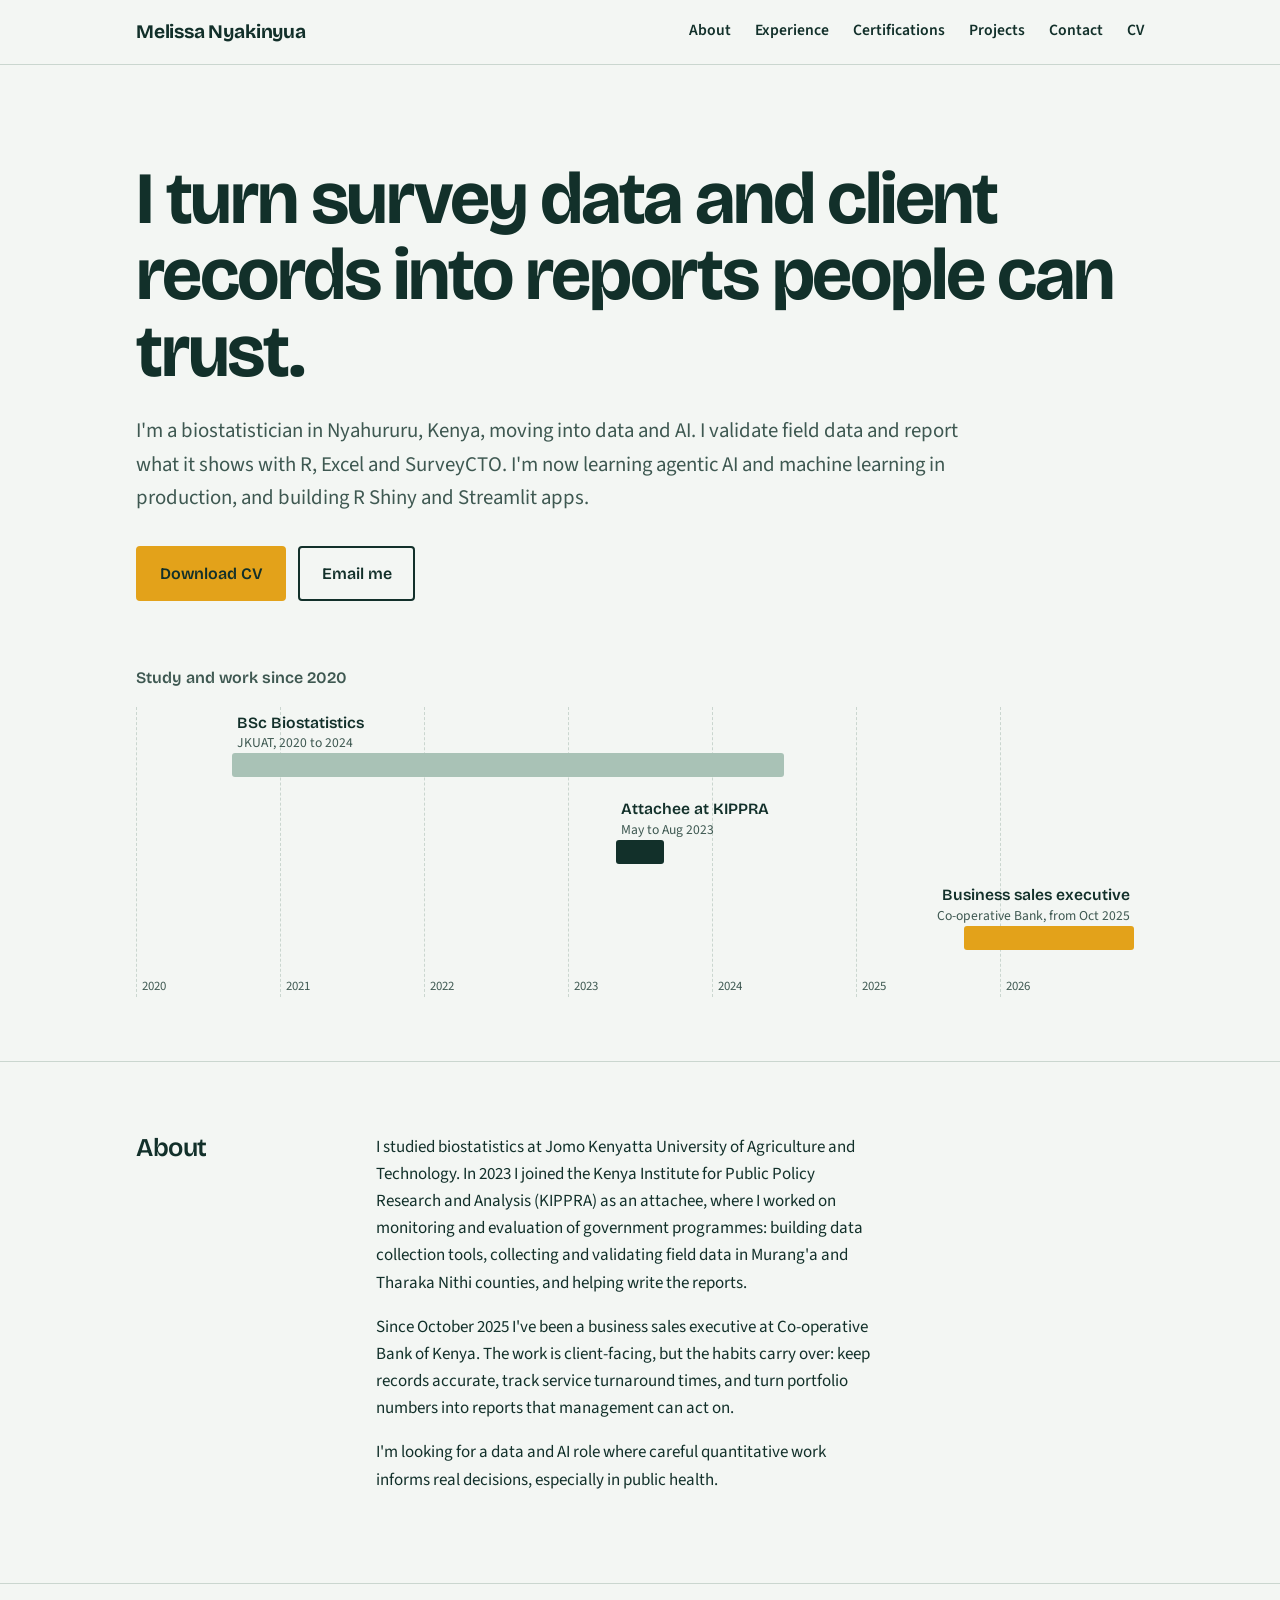
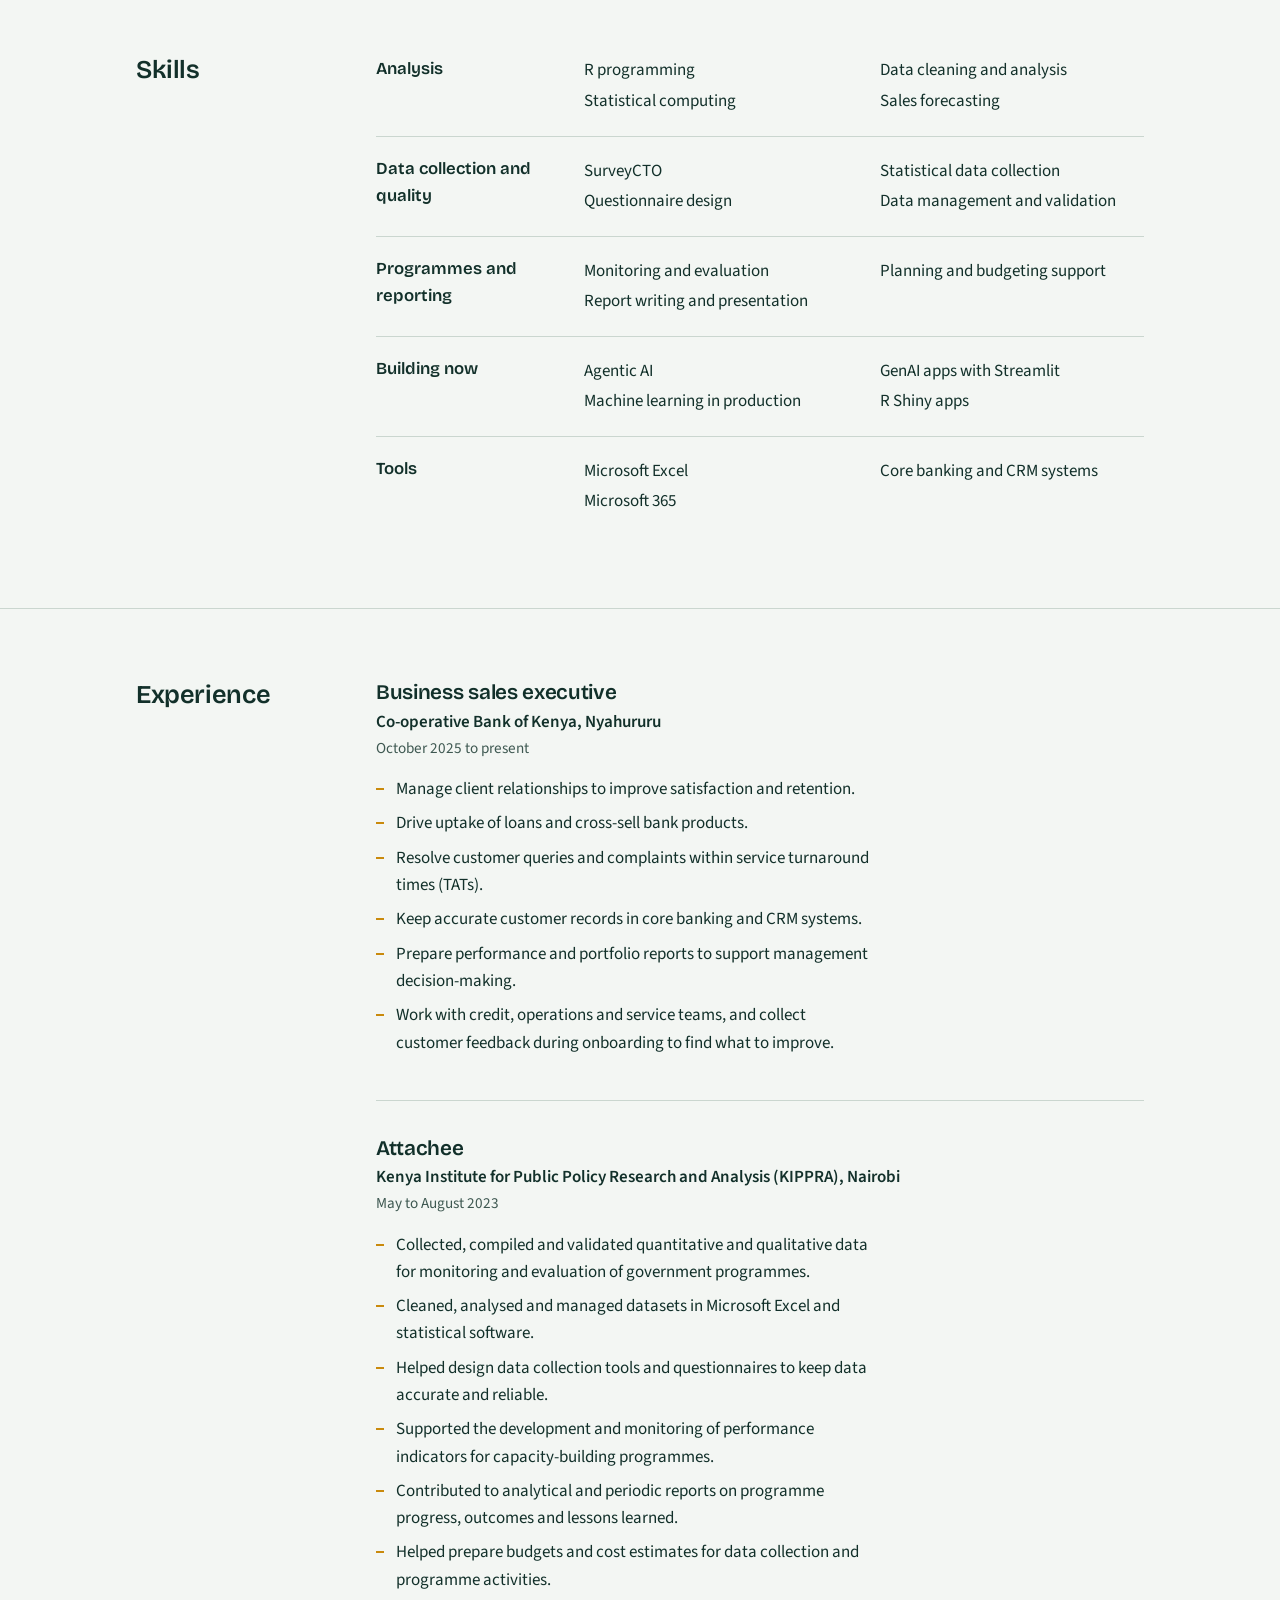
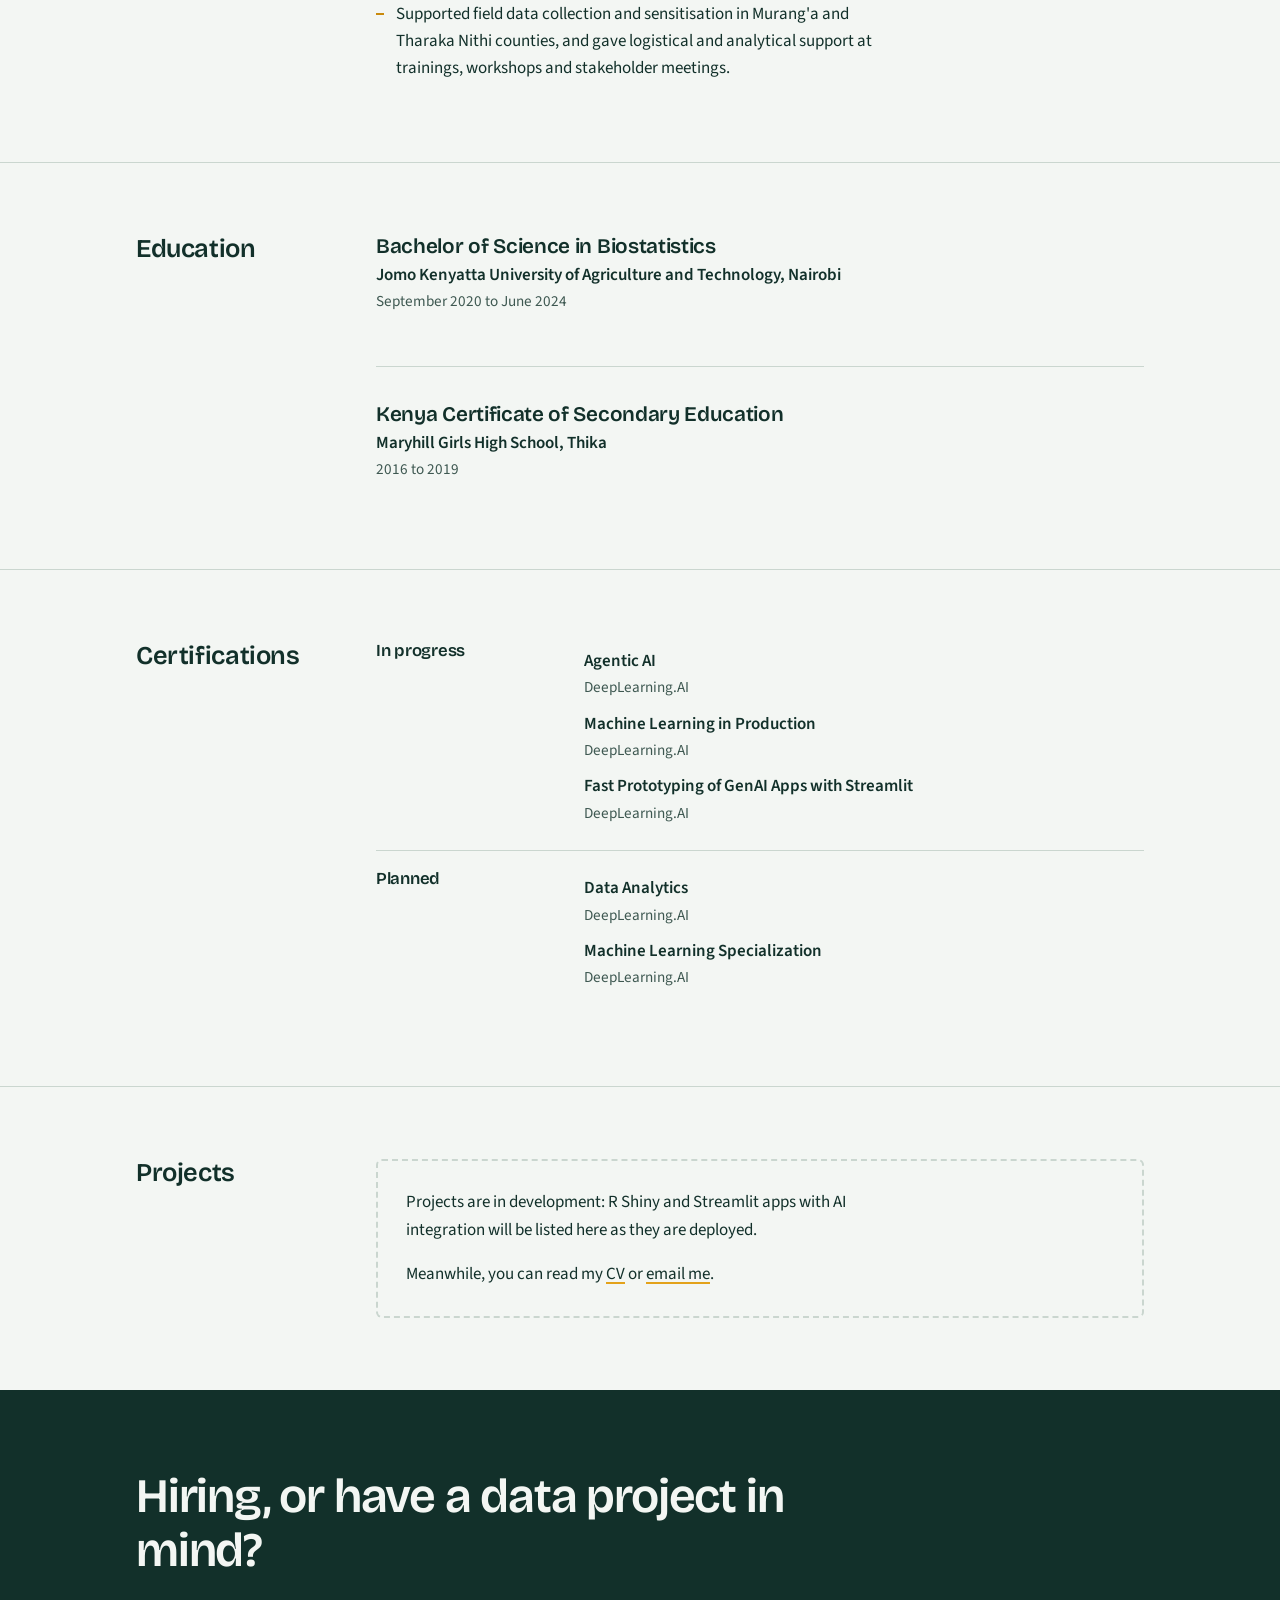
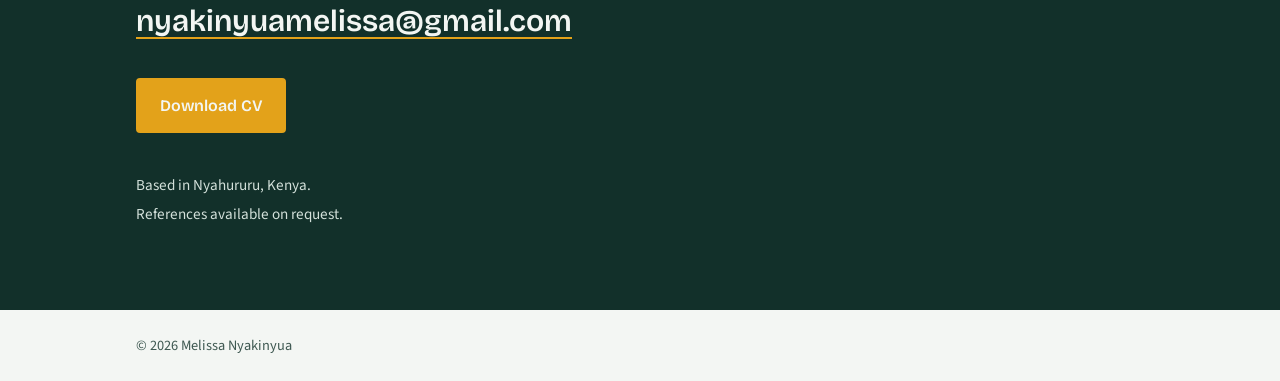
==== index.html @ c2a6eaf2 "Add portfolio site" ====
<!DOCTYPE html>
<html lang="en">
<head>
  <meta charset="utf-8" />
  <meta name="viewport" content="width=device-width, initial-scale=1" />
  <title>Melissa Nyakinyua | Biostatistician, data and AI</title>
  <meta name="description" content="Melissa Nyakinyua is a biostatistics graduate in Nyahururu, Kenya, working with R, Excel and SurveyCTO and building skills in AI and machine learning." />
  <meta property="og:title" content="Melissa Nyakinyua | Biostatistician, data and AI" />
  <meta property="og:description" content="Data validation, reporting and AI-assisted apps. BSc Biostatistics, JKUAT. Based in Nyahururu, Kenya." />
  <meta property="og:type" content="website" />
  <meta name="theme-color" content="#12302a" />
  <link rel="icon" href="data:image/svg+xml,%3Csvg xmlns='http://www.w3.org/2000/svg' viewBox='0 0 64 64'%3E%3Crect width='64' height='64' rx='12' fill='%2312302a'/%3E%3Ctext x='32' y='45' font-family='Georgia,serif' font-size='38' font-weight='700' text-anchor='middle' fill='%23e3a21a'%3EM%3C/text%3E%3C/svg%3E" />

  <link rel="preconnect" href="https://fonts.googleapis.com" />
  <link rel="preconnect" href="https://fonts.gstatic.com" crossorigin />
  <link href="https://fonts.googleapis.com/css2?family=Bricolage+Grotesque:wght@500;600;700&family=Source+Sans+3:wght@400;600&display=swap" rel="stylesheet" />
  <link rel="stylesheet" href="assets/css/style.css" />
</head>
<body>
  <a class="skip-link" href="#main">Skip to content</a>

  <header class="site-header">
    <div class="wrap">
      <a class="wordmark" href="index.html">Melissa Nyakinyua</a>
      <nav aria-label="Main">
        <ul class="nav">
          <li><a href="index.html#about">About</a></li>
          <li><a href="index.html#experience">Experience</a></li>
          <li><a href="index.html#certifications">Certifications</a></li>
          <li><a href="projects.html">Projects</a></li>
          <li><a href="index.html#contact">Contact</a></li>
          <li><a href="assets/Melissa_Nyakinyua_CV.pdf" target="_blank" rel="noopener">CV</a></li>
        </ul>
      </nav>
    </div>
  </header>

  <main id="main">
    <!-- Hero -->
    <section class="hero">
      <div class="wrap">
        <h1>I turn survey data and client records into reports people can trust.</h1>
        <p class="lead">
          I'm a biostatistician in Nyahururu, Kenya, moving into data and AI. I validate field data
          and report what it shows with R, Excel and SurveyCTO. I'm now learning agentic AI and
          machine learning in production, and building R Shiny and Streamlit apps.
        </p>
        <div class="btn-row">
          <a class="btn btn-primary" href="assets/Melissa_Nyakinyua_CV.pdf" target="_blank" rel="noopener">Download CV</a>
          <a class="btn btn-secondary" href="mailto:nyakinyuamelissa@gmail.com">Email me</a>
        </div>

        <!-- Filled in by assets/js/main.js -->
        <div class="chart" id="timeline" aria-live="off"></div>
      </div>
    </section>

    <!-- About -->
    <section class="section" id="about">
      <div class="wrap section-grid">
        <h2 class="section-title">About</h2>
        <div>
          <p>
            I studied biostatistics at Jomo Kenyatta University of Agriculture and Technology.
            In 2023 I joined the Kenya Institute for Public Policy Research and Analysis (KIPPRA) as an attachee,
            where I worked on monitoring and evaluation of government programmes: building data collection tools,
            collecting and validating field data in Murang'a and Tharaka Nithi counties, and helping write the reports.
          </p>
          <p>
            Since October 2025 I've been a business sales executive at Co-operative Bank of Kenya.
            The work is client-facing, but the habits carry over: keep records accurate, track service
            turnaround times, and turn portfolio numbers into reports that management can act on.
          </p>
          <p>
            I'm looking for a data and AI role where careful quantitative work informs real decisions, especially in public health.
          </p>
        </div>
      </div>
    </section>

    <!-- Skills -->
    <section class="section" id="skills">
      <div class="wrap section-grid">
        <h2 class="section-title">Skills</h2>
        <dl class="skills">
          <div class="skill-group">
            <dt>Analysis</dt>
            <dd>
              <ul>
                <li>R programming</li>
                <li>Statistical computing</li>
                <li>Data cleaning and analysis</li>
                <li>Sales forecasting</li>
              </ul>
            </dd>
          </div>
          <div class="skill-group">
            <dt>Data collection and quality</dt>
            <dd>
              <ul>
                <li>SurveyCTO</li>
                <li>Questionnaire design</li>
                <li>Statistical data collection</li>
                <li>Data management and validation</li>
              </ul>
            </dd>
          </div>
          <div class="skill-group">
            <dt>Programmes and reporting</dt>
            <dd>
              <ul>
                <li>Monitoring and evaluation</li>
                <li>Report writing and presentation</li>
                <li>Planning and budgeting support</li>
              </ul>
            </dd>
          </div>
          <div class="skill-group">
            <dt>Building now</dt>
            <dd>
              <ul>
                <li>Agentic AI</li>
                <li>Machine learning in production</li>
                <li>GenAI apps with Streamlit</li>
                <li>R Shiny apps</li>
              </ul>
            </dd>
          </div>
          <div class="skill-group">
            <dt>Tools</dt>
            <dd>
              <ul>
                <li>Microsoft Excel</li>
                <li>Microsoft 365</li>
                <li>Core banking and CRM systems</li>
              </ul>
            </dd>
          </div>
        </dl>
      </div>
    </section>

    <!-- Experience -->
    <section class="section" id="experience">
      <div class="wrap section-grid">
        <h2 class="section-title">Experience</h2>
        <div>
          <article class="role">
            <h3>Business sales executive</h3>
            <p class="org">Co-operative Bank of Kenya, Nyahururu</p>
            <p class="when">October 2025 to present</p>
            <ul>
              <li>Manage client relationships to improve satisfaction and retention.</li>
              <li>Drive uptake of loans and cross-sell bank products.</li>
              <li>Resolve customer queries and complaints within service turnaround times (TATs).</li>
              <li>Keep accurate customer records in core banking and CRM systems.</li>
              <li>Prepare performance and portfolio reports to support management decision-making.</li>
              <li>Work with credit, operations and service teams, and collect customer feedback during onboarding to find what to improve.</li>
            </ul>
          </article>

          <article class="role">
            <h3>Attachee</h3>
            <p class="org">Kenya Institute for Public Policy Research and Analysis (KIPPRA), Nairobi</p>
            <p class="when">May to August 2023</p>
            <ul>
              <li>Collected, compiled and validated quantitative and qualitative data for monitoring and evaluation of government programmes.</li>
              <li>Cleaned, analysed and managed datasets in Microsoft Excel and statistical software.</li>
              <li>Helped design data collection tools and questionnaires to keep data accurate and reliable.</li>
              <li>Supported the development and monitoring of performance indicators for capacity-building programmes.</li>
              <li>Contributed to analytical and periodic reports on programme progress, outcomes and lessons learned.</li>
              <li>Helped prepare budgets and cost estimates for data collection and programme activities.</li>
              <li>Supported field data collection and sensitisation in Murang'a and Tharaka Nithi counties, and gave logistical and analytical support at trainings, workshops and stakeholder meetings.</li>
            </ul>
          </article>
        </div>
      </div>
    </section>

    <!-- Education -->
    <section class="section" id="education">
      <div class="wrap section-grid">
        <h2 class="section-title">Education</h2>
        <div>
          <article class="role">
            <h3>Bachelor of Science in Biostatistics</h3>
            <p class="org">Jomo Kenyatta University of Agriculture and Technology, Nairobi</p>
            <p class="when">September 2020 to June 2024</p>
          </article>
          <article class="role">
            <h3>Kenya Certificate of Secondary Education</h3>
            <p class="org">Maryhill Girls High School, Thika</p>
            <p class="when">2016 to 2019</p>
          </article>
        </div>
      </div>
    </section>

    <!-- Certifications (filled in by assets/js/main.js from assets/js/certifications-data.js) -->
    <section class="section" id="certifications">
      <div class="wrap section-grid">
        <h2 class="section-title">Certifications</h2>
        <div id="cert-list"></div>
      </div>
    </section>

    <!-- Projects (preview; filled in by assets/js/main.js) -->
    <section class="section" id="projects">
      <div class="wrap section-grid">
        <h2 class="section-title">Projects</h2>
        <div>
          <div class="project-list" id="project-preview"></div>
          <a class="more-link" id="project-more" href="projects.html" hidden>See all projects</a>
        </div>
      </div>
    </section>

    <!-- Contact -->
    <section class="contact" id="contact">
      <div class="wrap">
        <h2>Hiring, or have a data project in mind?</h2>
        <a class="email" href="mailto:nyakinyuamelissa@gmail.com">nyakinyuamelissa@gmail.com</a>
        <div class="btn-row">
          <a class="btn btn-primary" href="assets/Melissa_Nyakinyua_CV.pdf" target="_blank" rel="noopener">Download CV</a>
        </div>
        <div class="contact-details">
          <p>Based in Nyahururu, Kenya.</p>
          <p>References available on request.</p>
          <!--
            Add your profiles here when ready, for example:
            <p><a href="https://www.linkedin.com/in/your-handle" target="_blank" rel="noopener">LinkedIn</a></p>
            <p><a href="https://github.com/your-username" target="_blank" rel="noopener">GitHub</a></p>
          -->
        </div>
      </div>
    </section>
  </main>

  <footer class="site-footer">
    <div class="wrap">
      <p>&copy; <span id="year">2026</span> Melissa Nyakinyua</p>
    </div>
  </footer>

  <script src="assets/js/projects-data.js"></script>
  <script src="assets/js/certifications-data.js"></script>
  <script src="assets/js/main.js"></script>
</body>
</html>
---- assets/css/style.css ----
/* ==========================================================================
   Melissa Nyakinyua – portfolio
   Palette: mist (page), conifer (ink), sage, marigold (accent)
   Type: Bricolage Grotesque (headings) + Source Sans 3 (body)
   ========================================================================== */

:root {
  --paper: #f3f6f3;
  --ink: #12302a;
  --ink-soft: #3e5851;
  --sage: #a9c2b6;
  --rule: #cad6cf;
  --marigold: #e3a21a;
  --marigold-deep: #c98a0c;

  --font-head: "Bricolage Grotesque", "Segoe UI", system-ui, sans-serif;
  --font-body: "Source Sans 3", "Segoe UI", system-ui, -apple-system, sans-serif;

  --wrap: 68rem;
  --gutter: clamp(1.25rem, 4vw, 2.5rem);
}

*,
*::before,
*::after {
  box-sizing: border-box;
}

html {
  scroll-behavior: smooth;
  scroll-padding-top: 5rem;
  -webkit-text-size-adjust: 100%;
}

body {
  margin: 0;
  background: var(--paper);
  color: var(--ink);
  font-family: var(--font-body);
  font-size: 1.0625rem;
  line-height: 1.6;
  -webkit-font-smoothing: antialiased;
}

img {
  max-width: 100%;
  height: auto;
  display: block;
}

a {
  color: var(--ink);
  text-decoration-color: var(--marigold);
  text-decoration-thickness: 2px;
  text-underline-offset: 0.2em;
}

a:hover {
  text-decoration-color: var(--ink);
}

:focus-visible {
  outline: 3px solid var(--marigold-deep);
  outline-offset: 3px;
  border-radius: 2px;
}

.wrap {
  width: 100%;
  max-width: var(--wrap);
  margin-inline: auto;
  padding-inline: var(--gutter);
}

.skip-link {
  position: absolute;
  left: var(--gutter);
  top: -4rem;
  background: var(--ink);
  color: var(--paper);
  padding: 0.6rem 1rem;
  z-index: 100;
}

.skip-link:focus {
  top: 0.75rem;
}

h1,
h2,
h3 {
  font-family: var(--font-head);
  font-weight: 600;
  line-height: 1.12;
  letter-spacing: -0.015em;
  margin: 0;
}

p {
  margin: 0 0 1em;
  max-width: 62ch;
}

ul {
  margin: 0;
  padding: 0;
}

/* --------------------------------------------------------------------------
   Header
   -------------------------------------------------------------------------- */

.site-header {
  position: sticky;
  top: 0;
  z-index: 50;
  background: rgba(243, 246, 243, 0.94);
  backdrop-filter: blur(6px);
  border-bottom: 1px solid var(--rule);
}

.site-header .wrap {
  display: flex;
  flex-wrap: wrap;
  align-items: center;
  justify-content: space-between;
  gap: 0.25rem 2rem;
  padding-block: 0.85rem;
}

.wordmark {
  font-family: var(--font-head);
  font-weight: 700;
  font-size: 1.2rem;
  letter-spacing: -0.01em;
  text-decoration: none;
}

.nav {
  display: flex;
  flex-wrap: wrap;
  align-items: center;
  gap: 0.25rem 1.5rem;
  list-style: none;
}

.nav a {
  display: inline-block;
  padding: 0.3rem 0;
  text-decoration: none;
  font-weight: 600;
  font-size: 0.98rem;
  border-bottom: 2px solid transparent;
}

.nav a:hover,
.nav a[aria-current="page"] {
  border-bottom-color: var(--marigold);
}

/* --------------------------------------------------------------------------
   Buttons
   -------------------------------------------------------------------------- */

.btn {
  display: inline-block;
  padding: 0.8rem 1.35rem;
  font-family: var(--font-head);
  font-weight: 600;
  font-size: 1rem;
  text-decoration: none;
  border: 2px solid var(--ink);
  border-radius: 4px;
  transition: background-color 0.15s, color 0.15s;
}

.btn-primary {
  background: var(--marigold);
  border-color: var(--marigold);
  color: var(--ink);
}

.btn-primary:hover {
  background: var(--marigold-deep);
  border-color: var(--marigold-deep);
}

.btn-secondary {
  background: transparent;
  color: var(--ink);
}

.btn-secondary:hover {
  background: var(--ink);
  color: var(--paper);
}

.btn-row {
  display: flex;
  flex-wrap: wrap;
  gap: 0.75rem;
  margin-top: 2rem;
}

/* --------------------------------------------------------------------------
   Hero
   -------------------------------------------------------------------------- */

.hero {
  padding: clamp(3rem, 8vw, 6rem) 0 clamp(2.5rem, 6vw, 4rem);
}

.hero h1 {
  font-size: clamp(2.4rem, 6.4vw, 4.6rem);
  font-weight: 700;
  letter-spacing: -0.03em;
  line-height: 1.04;
  max-width: 17em;
  margin-bottom: 1.5rem;
}

.hero .lead {
  font-size: clamp(1.1rem, 2vw, 1.3rem);
  color: var(--ink-soft);
  max-width: 40em;
  margin-bottom: 0;
}

/* --------------------------------------------------------------------------
   Timeline chart (rendered by main.js)
   -------------------------------------------------------------------------- */

.chart {
  margin-top: clamp(2.5rem, 6vw, 4rem);
}

.chart-title {
  font-family: var(--font-head);
  font-size: 1rem;
  font-weight: 600;
  margin-bottom: 1rem;
  color: var(--ink-soft);
}

.tl-plot {
  position: relative;
  padding-bottom: 1.9rem;
}

.tl-tick {
  position: absolute;
  top: 0;
  bottom: 0;
  border-left: 1px dashed var(--rule);
}

.tl-tick span {
  position: absolute;
  bottom: 0;
  left: 0.3rem;
  font-size: 0.8rem;
  color: var(--ink-soft);
  font-variant-numeric: tabular-nums;
}

.tl-row {
  position: relative;
  height: 5.4rem;
}

.tl-label {
  position: absolute;
  top: 0.35rem;
  width: max-content;
  max-width: 72%;
  line-height: 1.25;
  padding-inline: 0.3rem;
}

.tl-label strong {
  display: block;
  font-family: var(--font-head);
  font-size: 0.98rem;
  font-weight: 600;
}

.tl-label span {
  font-size: 0.85rem;
  color: var(--ink-soft);
}

.tl-label.is-right {
  text-align: right;
  max-width: 92%;
}

.tl-bar {
  position: absolute;
  top: 2.9rem;
  height: 1.5rem;
  min-width: 6px;
  border-radius: 3px;
  transform-origin: left center;
}

.bar-edu {
  background: var(--sage);
}

.bar-attach {
  background: var(--ink);
}

.bar-work {
  background: var(--marigold);
}

.tl-today {
  position: absolute;
  top: 0;
  bottom: 1.9rem;
  border-left: 2px solid var(--ink);
}

/* One orchestrated moment: the bars draw in left to right */
@media (prefers-reduced-motion: no-preference) {
  .chart.is-ready .tl-bar {
    animation: draw 0.9s cubic-bezier(0.22, 0.8, 0.25, 1) both;
  }
  .chart.is-ready .tl-row:nth-child(2) .tl-bar { animation-delay: 0.25s; }
  .chart.is-ready .tl-row:nth-child(3) .tl-bar { animation-delay: 0.5s; }
  .chart.is-ready .tl-label {
    animation: fade 0.6s ease both;
  }
  .chart.is-ready .tl-row:nth-child(1) .tl-label { animation-delay: 0.3s; }
  .chart.is-ready .tl-row:nth-child(2) .tl-label { animation-delay: 0.55s; }
  .chart.is-ready .tl-row:nth-child(3) .tl-label { animation-delay: 0.8s; }
}

@keyframes draw {
  from { transform: scaleX(0); }
  to   { transform: scaleX(1); }
}

@keyframes fade {
  from { opacity: 0; }
  to   { opacity: 1; }
}

/* --------------------------------------------------------------------------
   Sections
   -------------------------------------------------------------------------- */

.section {
  border-top: 1px solid var(--rule);
  padding: clamp(2.75rem, 6vw, 4.5rem) 0;
}

.section-grid {
  display: grid;
  gap: 1.5rem 3rem;
}

.section-title {
  font-size: 1.6rem;
}

@media (min-width: 52rem) {
  .section-grid {
    grid-template-columns: 12rem minmax(0, 1fr);
  }
  .section-title {
    position: sticky;
    top: 5.5rem;
    align-self: start;
  }
}

/* Skills */

.skills {
  margin: 0;
}

.skill-group {
  display: grid;
  gap: 0.35rem 2rem;
  padding: 1.2rem 0;
  border-top: 1px solid var(--rule);
}

.skill-group:first-child {
  border-top: 0;
  padding-top: 0;
}

.skill-group dt {
  font-family: var(--font-head);
  font-weight: 600;
  font-size: 1.05rem;
}

.skill-group dd {
  margin: 0;
}

.skill-group ul {
  list-style: none;
  columns: 2 12rem;
  column-gap: 2rem;
}

.skill-group li {
  padding: 0.1rem 0;
  break-inside: avoid;
}

@media (min-width: 40rem) {
  .skill-group {
    grid-template-columns: 11rem minmax(0, 1fr);
  }
}

/* Certifications */

.cert-group {
  display: grid;
  gap: 0.35rem 2rem;
  padding: 1.2rem 0;
  border-top: 1px solid var(--rule);
}

.cert-group:first-child {
  border-top: 0;
  padding-top: 0;
}

.cert-group h3 {
  font-size: 1.05rem;
}

.cert-items {
  list-style: none;
}

.cert-items li {
  padding: 0.35rem 0;
}

.cert-items strong {
  display: block;
  font-weight: 600;
}

.cert-items span {
  display: block;
  color: var(--ink-soft);
  font-size: 0.95rem;
}

.cert-items a {
  font-size: 0.95rem;
  font-weight: 600;
}

@media (min-width: 40rem) {
  .cert-group {
    grid-template-columns: 11rem minmax(0, 1fr);
  }
}

/* Roles (experience, education) */

.role {
  padding-bottom: 2.25rem;
  margin-bottom: 2.25rem;
  border-bottom: 1px solid var(--rule);
}

.role:last-child {
  padding-bottom: 0;
  margin-bottom: 0;
  border-bottom: 0;
}

.role h3 {
  font-size: 1.3rem;
}

.role .org {
  margin: 0.25rem 0 0;
  font-weight: 600;
}

.role .when {
  margin: 0 0 1rem;
  color: var(--ink-soft);
  font-size: 0.95rem;
}

.role ul {
  list-style: none;
  max-width: 62ch;
}

.role li {
  position: relative;
  padding-left: 1.25rem;
  margin-bottom: 0.45rem;
}

.role li::before {
  content: "";
  position: absolute;
  left: 0;
  top: 0.7em;
  width: 0.5rem;
  height: 2px;
  background: var(--marigold-deep);
}

/* --------------------------------------------------------------------------
   Projects (rendered by main.js from assets/js/projects-data.js)
   -------------------------------------------------------------------------- */

.project-list {
  display: block;
}

.project {
  display: grid;
  gap: 1rem 2rem;
  padding: 1.75rem 0;
  border-top: 1px solid var(--rule);
}

.project:first-child {
  border-top: 0;
  padding-top: 0;
}

.project h3 {
  font-size: 1.4rem;
  margin-bottom: 0.4rem;
}

.project .project-meta {
  margin: 0 0 0.75rem;
  color: var(--ink-soft);
  font-size: 0.95rem;
}

.project .project-links {
  display: flex;
  flex-wrap: wrap;
  gap: 0.5rem 1.5rem;
  margin: 0.25rem 0 0;
  font-weight: 600;
}

.project img {
  width: 100%;
  border-radius: 4px;
  border: 1px solid var(--rule);
  aspect-ratio: 16 / 10;
  object-fit: cover;
}

@media (min-width: 46rem) {
  .project.has-image {
    grid-template-columns: minmax(0, 1fr) 17rem;
  }
  .project.has-image img {
    grid-column: 2;
    grid-row: 1;
  }
}

.empty-state {
  border: 2px dashed var(--rule);
  border-radius: 6px;
  padding: 1.75rem;
}

.empty-state p:last-child {
  margin-bottom: 0;
}

.more-link {
  display: inline-block;
  margin-top: 1.5rem;
  font-weight: 600;
}

.page-head {
  padding: clamp(3rem, 7vw, 5rem) 0 clamp(1.5rem, 4vw, 2.5rem);
}

.page-head h1 {
  font-size: clamp(2.2rem, 5vw, 3.4rem);
  font-weight: 700;
  letter-spacing: -0.025em;
  margin-bottom: 1rem;
}

.page-head p {
  color: var(--ink-soft);
  font-size: 1.15rem;
}

.page-body {
  padding-bottom: clamp(3rem, 7vw, 5rem);
}

/* --------------------------------------------------------------------------
   Contact / footer
   -------------------------------------------------------------------------- */

.contact {
  background: var(--ink);
  color: var(--paper);
  padding: clamp(3rem, 7vw, 5rem) 0;
}

.contact h2 {
  font-size: clamp(1.9rem, 4.5vw, 3rem);
  letter-spacing: -0.025em;
  max-width: 16em;
  margin-bottom: 1.25rem;
}

.contact p {
  color: #d3e0da;
}

.contact a {
  color: var(--paper);
  text-decoration-color: var(--marigold);
}

.contact a:hover {
  text-decoration-color: var(--paper);
}

.contact .email {
  display: inline-block;
  font-family: var(--font-head);
  font-weight: 600;
  font-size: clamp(1.2rem, 3.4vw, 1.9rem);
  overflow-wrap: anywhere;
  margin-bottom: 1.5rem;
}

.contact .btn-secondary {
  border-color: var(--paper);
  color: var(--paper);
}

.contact .btn-secondary:hover {
  background: var(--paper);
  color: var(--ink);
}

.contact .btn-row {
  margin-top: 0.5rem;
}

.contact-details {
  margin-top: 2.5rem;
  font-size: 0.95rem;
}

.contact-details p {
  margin-bottom: 0.25rem;
}

.site-footer {
  padding: 1.5rem 0;
  font-size: 0.9rem;
  color: var(--ink-soft);
}

.site-footer p {
  margin: 0;
  max-width: none;
}

[hidden] {
  display: none !important;
}
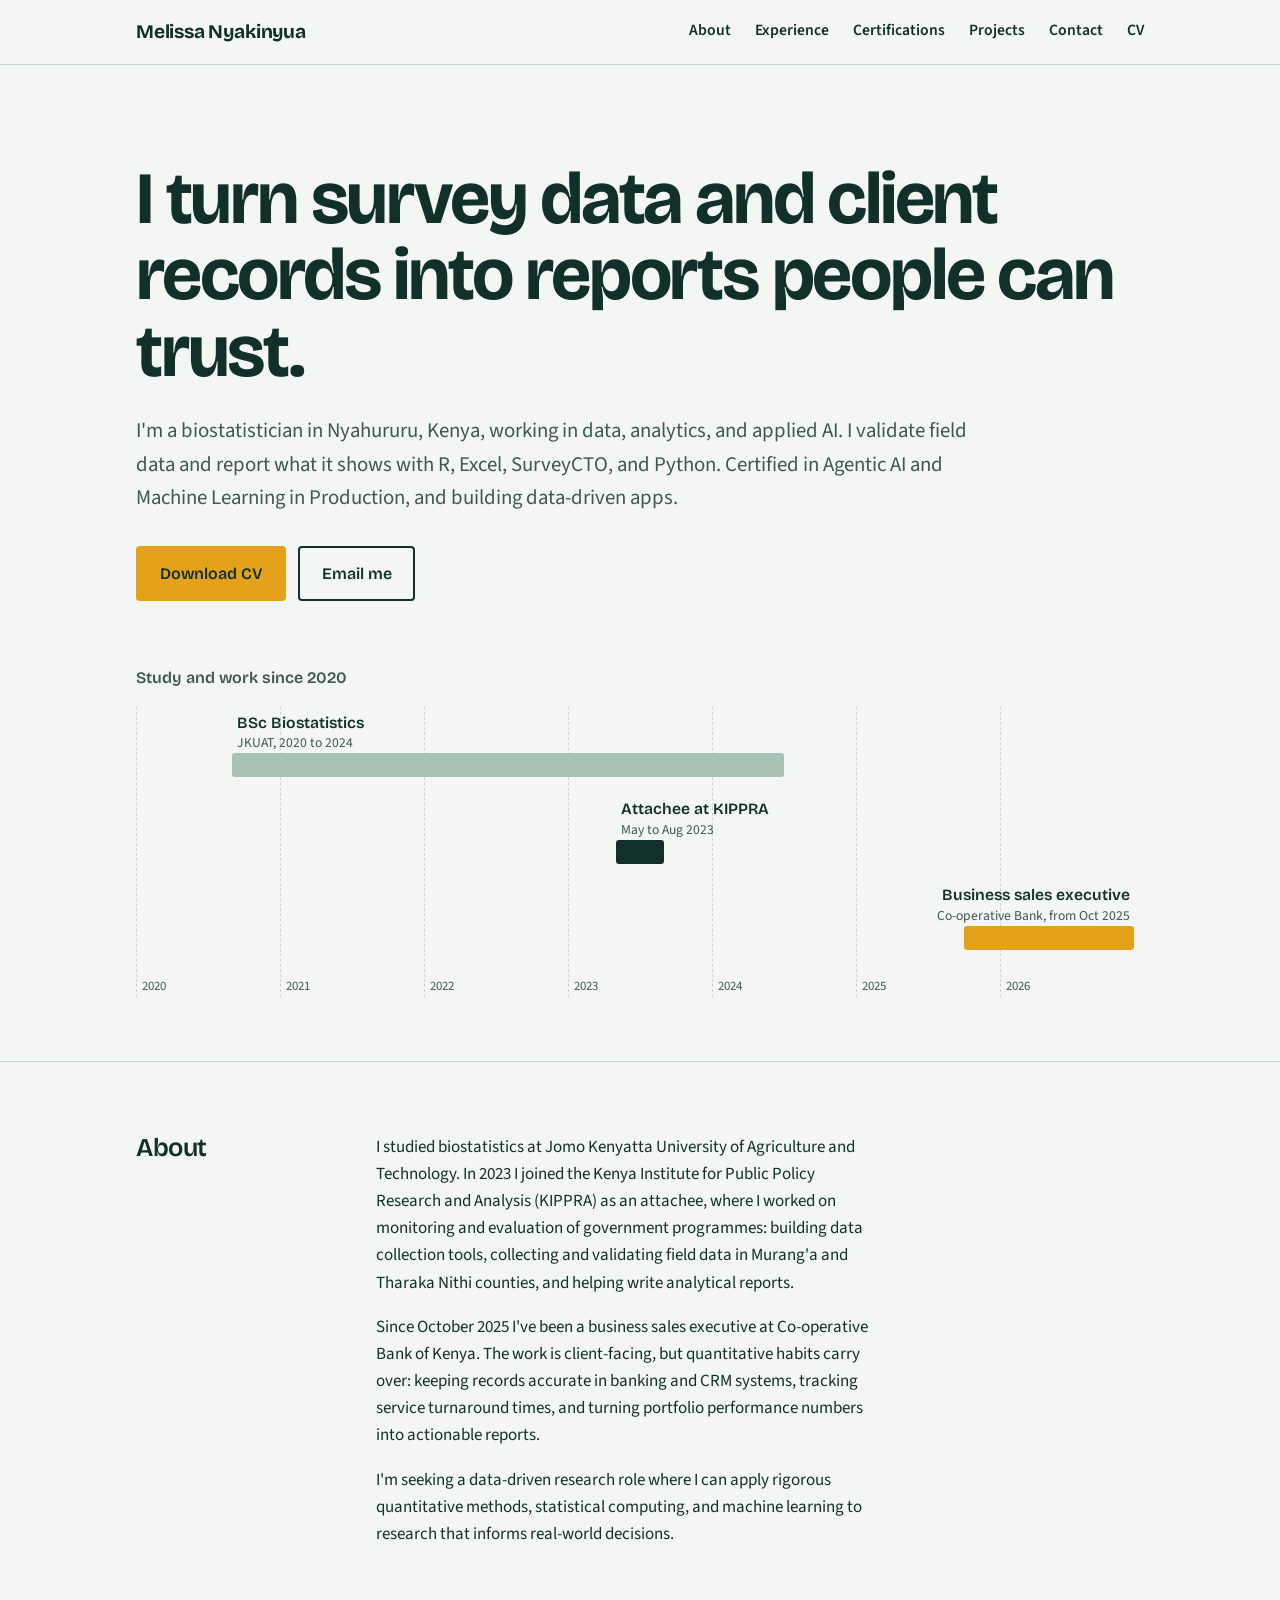
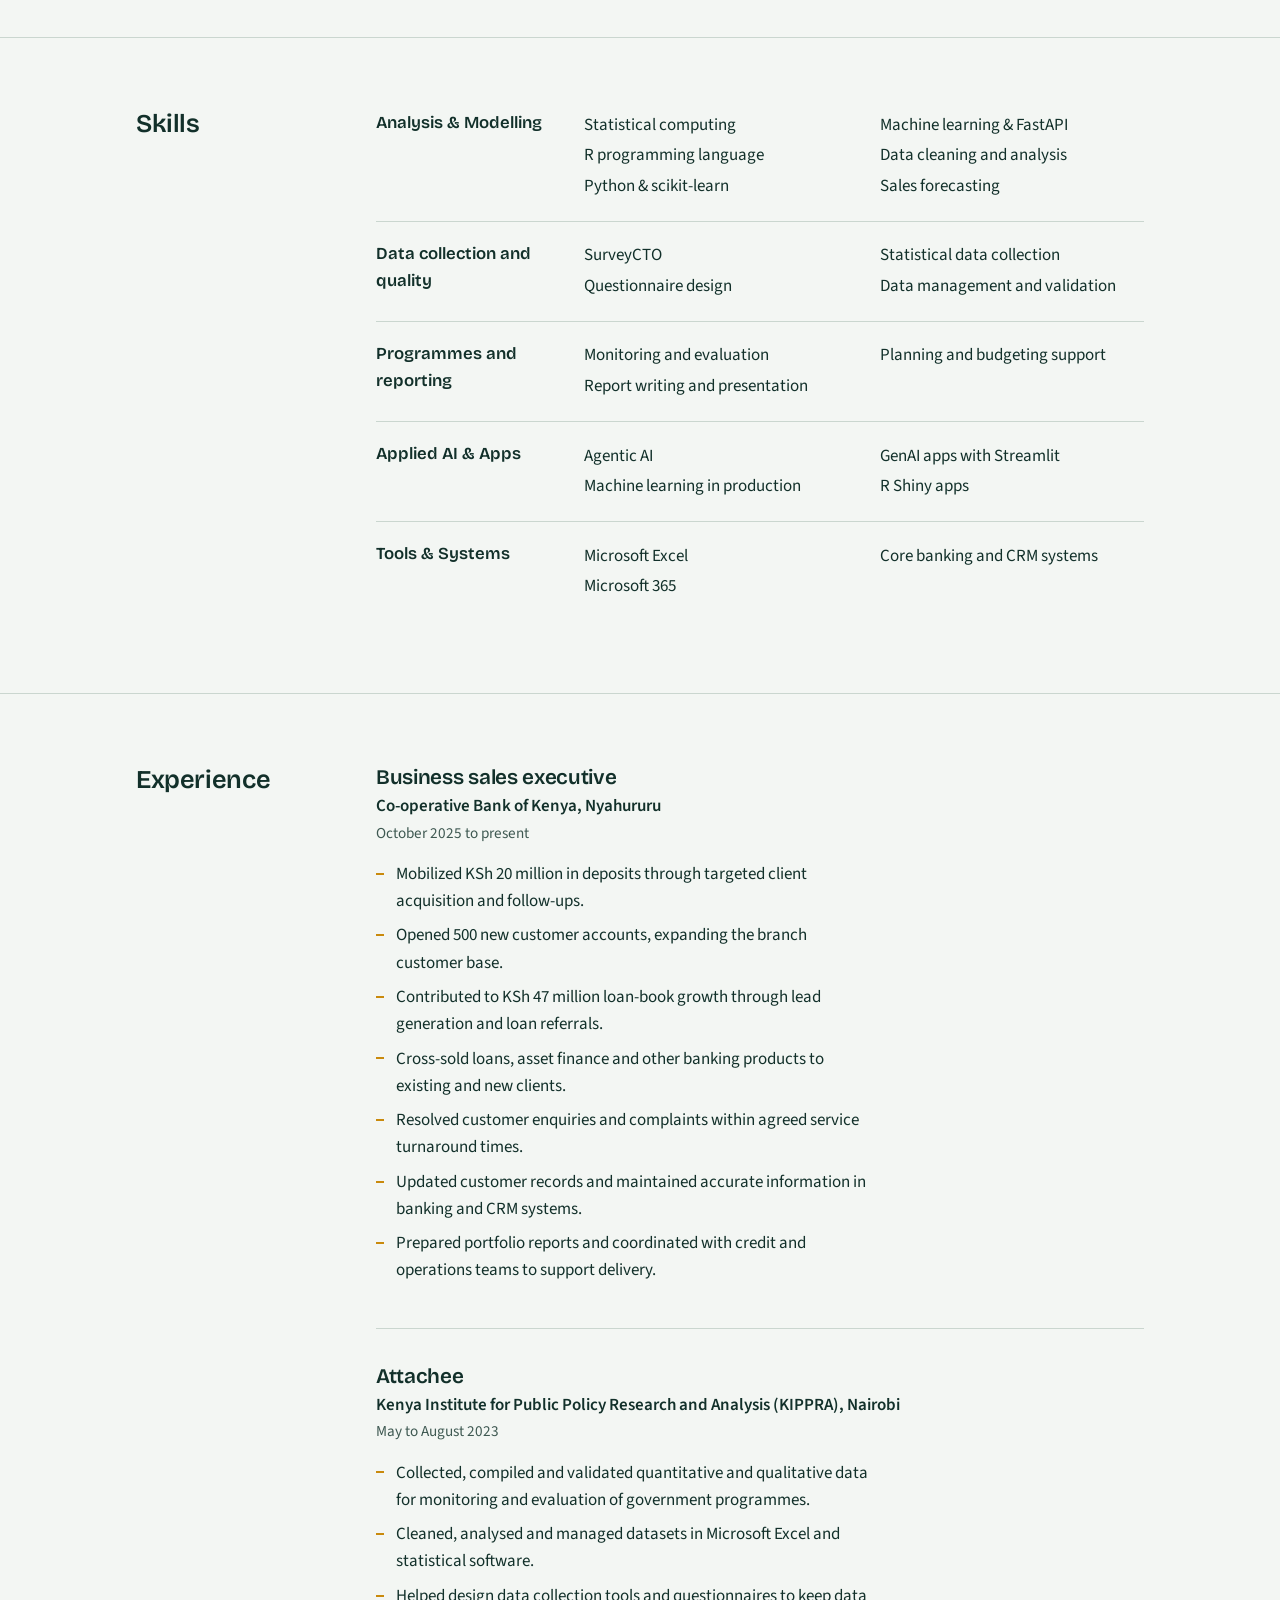
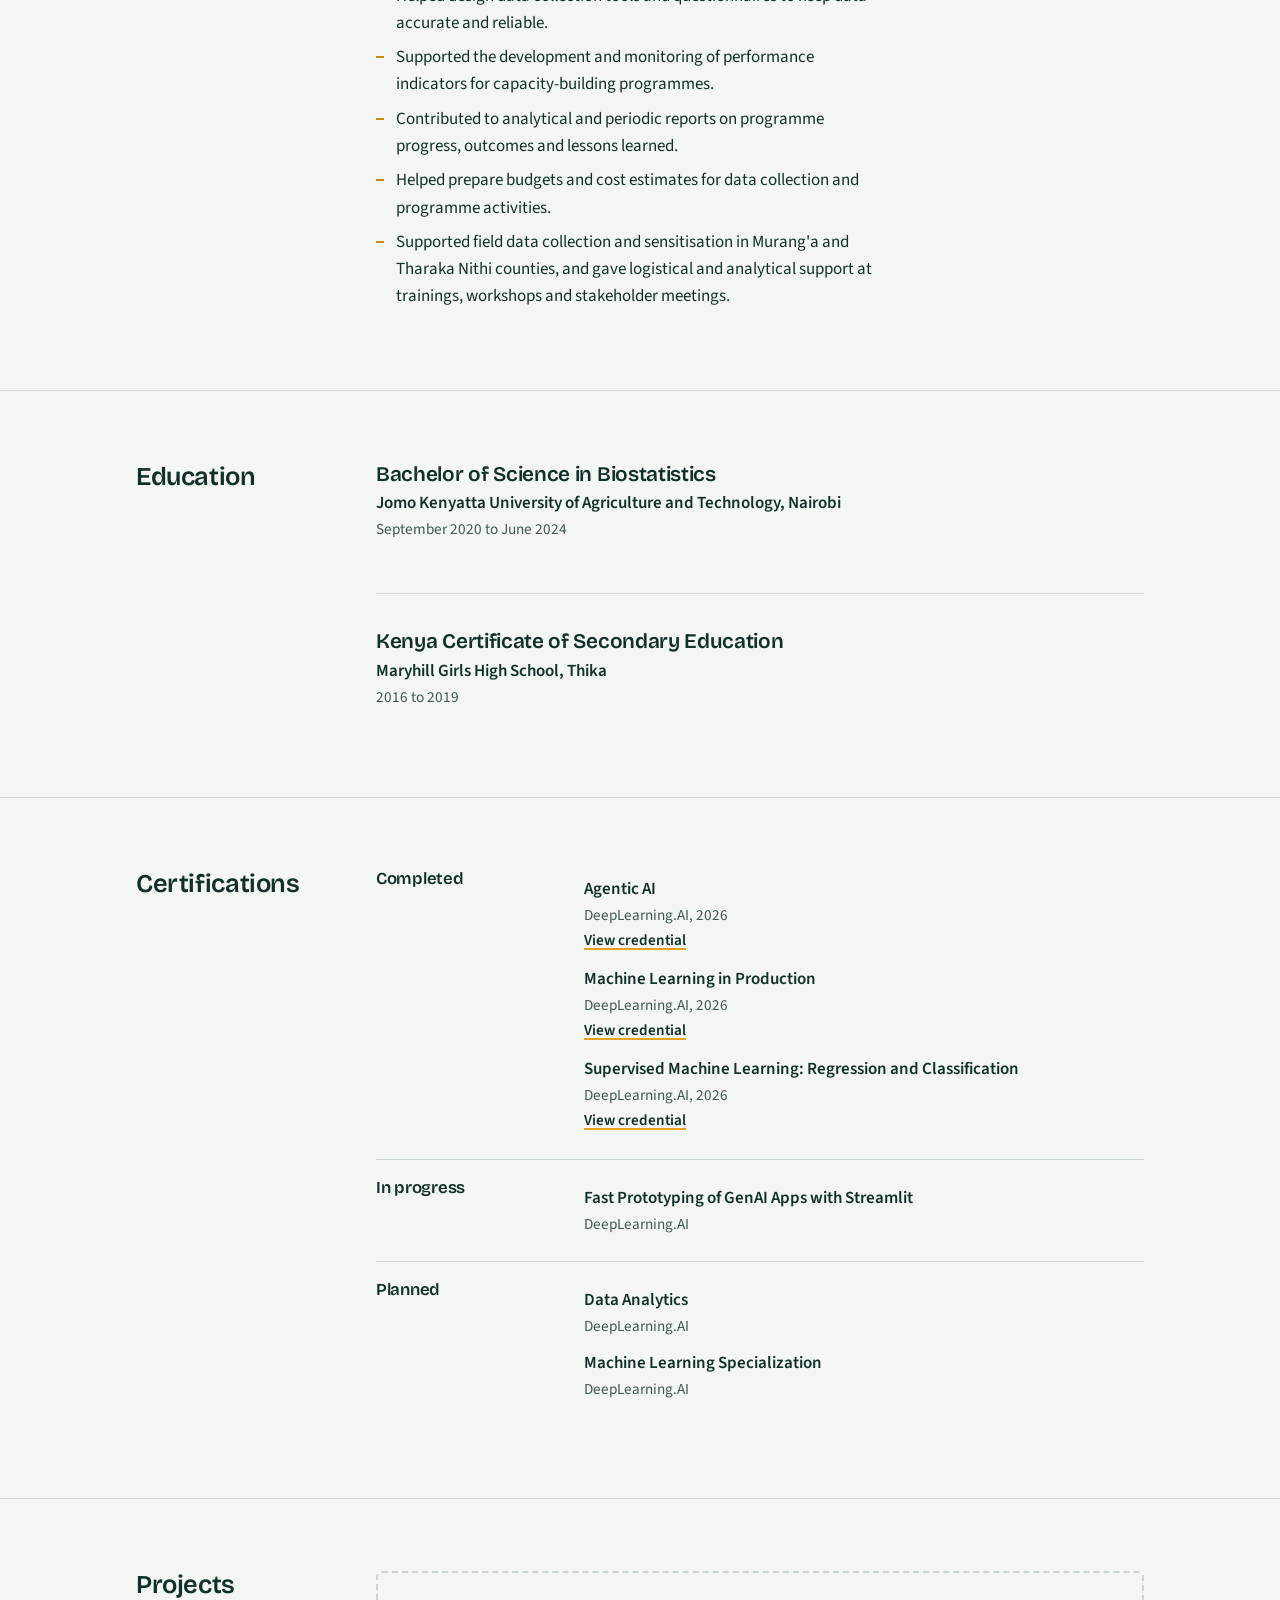
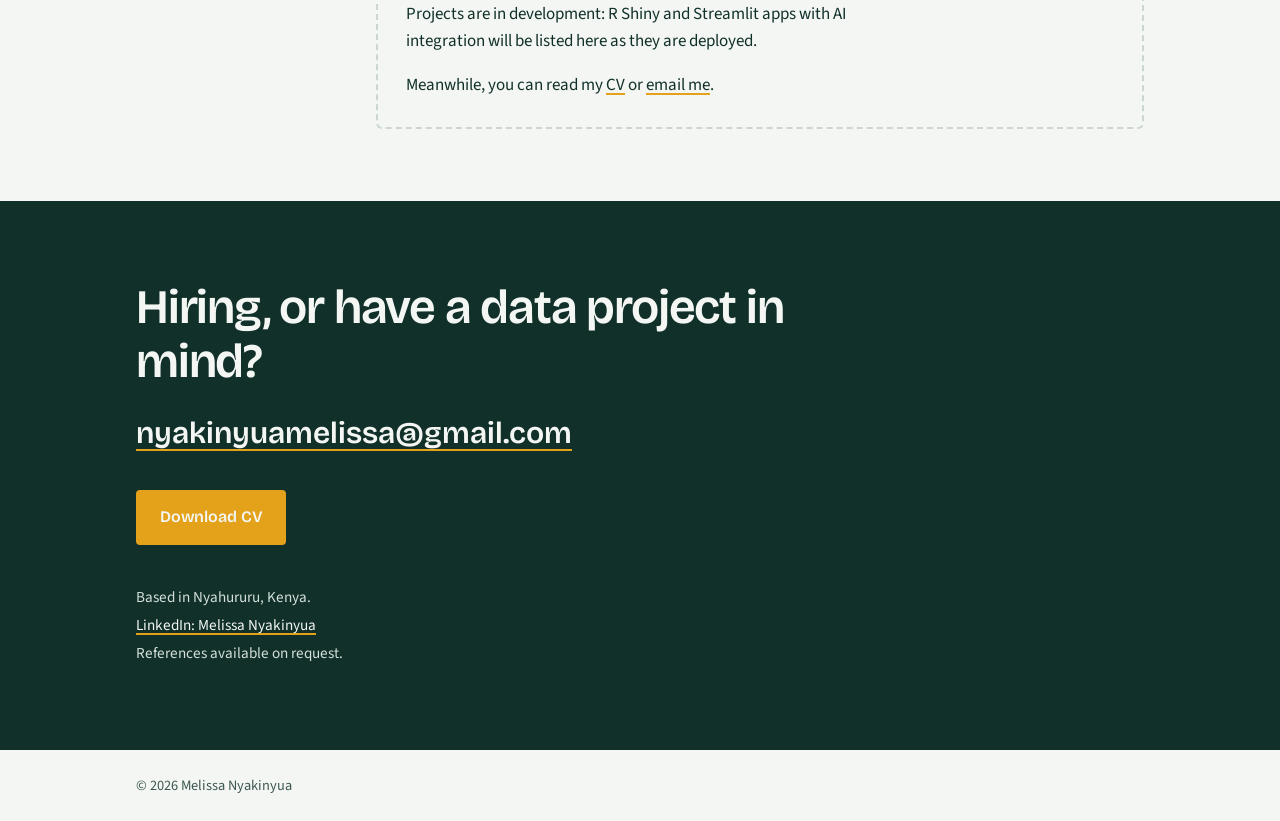
==== commit 32fc3f51: "Update CV and certifications; add completed courses and enhance portfolio description" ====
--- a/index.html
+++ b/index.html
@@ -41,9 +41,9 @@
       <div class="wrap">
         <h1>I turn survey data and client records into reports people can trust.</h1>
         <p class="lead">
-          I'm a biostatistician in Nyahururu, Kenya, moving into data and AI. I validate field data
-          and report what it shows with R, Excel and SurveyCTO. I'm now learning agentic AI and
-          machine learning in production, and building R Shiny and Streamlit apps.
+          I'm a biostatistician in Nyahururu, Kenya, working in data, analytics, and applied AI.
+          I validate field data and report what it shows with R, Excel, SurveyCTO, and Python.
+          Certified in Agentic AI and Machine Learning in Production, and building data-driven apps.
         </p>
         <div class="btn-row">
           <a class="btn btn-primary" href="assets/Melissa_Nyakinyua_CV.pdf" target="_blank" rel="noopener">Download CV</a>
@@ -64,15 +64,15 @@
             I studied biostatistics at Jomo Kenyatta University of Agriculture and Technology.
             In 2023 I joined the Kenya Institute for Public Policy Research and Analysis (KIPPRA) as an attachee,
             where I worked on monitoring and evaluation of government programmes: building data collection tools,
-            collecting and validating field data in Murang'a and Tharaka Nithi counties, and helping write the reports.
+            collecting and validating field data in Murang'a and Tharaka Nithi counties, and helping write analytical reports.
           </p>
           <p>
             Since October 2025 I've been a business sales executive at Co-operative Bank of Kenya.
-            The work is client-facing, but the habits carry over: keep records accurate, track service
-            turnaround times, and turn portfolio numbers into reports that management can act on.
+            The work is client-facing, but quantitative habits carry over: keeping records accurate in banking and CRM systems,
+            tracking service turnaround times, and turning portfolio performance numbers into actionable reports.
           </p>
           <p>
-            I'm looking for a data and AI role where careful quantitative work informs real decisions, especially in public health.
+            I'm seeking a data-driven research role where I can apply rigorous quantitative methods, statistical computing, and machine learning to research that informs real-world decisions.
           </p>
         </div>
       </div>
@@ -84,11 +84,13 @@
         <h2 class="section-title">Skills</h2>
         <dl class="skills">
           <div class="skill-group">
-            <dt>Analysis</dt>
-            <dd>
-              <ul>
-                <li>R programming</li>
+            <dt>Analysis & Modelling</dt>
+            <dd>
+              <ul>
                 <li>Statistical computing</li>
+                <li>R programming language</li>
+                <li>Python & scikit-learn</li>
+                <li>Machine learning & FastAPI</li>
                 <li>Data cleaning and analysis</li>
                 <li>Sales forecasting</li>
               </ul>
@@ -116,7 +118,7 @@
             </dd>
           </div>
           <div class="skill-group">
-            <dt>Building now</dt>
+            <dt>Applied AI & Apps</dt>
             <dd>
               <ul>
                 <li>Agentic AI</li>
@@ -127,7 +129,7 @@
             </dd>
           </div>
           <div class="skill-group">
-            <dt>Tools</dt>
+            <dt>Tools & Systems</dt>
             <dd>
               <ul>
                 <li>Microsoft Excel</li>
@@ -150,12 +152,13 @@
             <p class="org">Co-operative Bank of Kenya, Nyahururu</p>
             <p class="when">October 2025 to present</p>
             <ul>
-              <li>Manage client relationships to improve satisfaction and retention.</li>
-              <li>Drive uptake of loans and cross-sell bank products.</li>
-              <li>Resolve customer queries and complaints within service turnaround times (TATs).</li>
-              <li>Keep accurate customer records in core banking and CRM systems.</li>
-              <li>Prepare performance and portfolio reports to support management decision-making.</li>
-              <li>Work with credit, operations and service teams, and collect customer feedback during onboarding to find what to improve.</li>
+              <li>Mobilized KSh 20 million in deposits through targeted client acquisition and follow-ups.</li>
+              <li>Opened 500 new customer accounts, expanding the branch customer base.</li>
+              <li>Contributed to KSh 47 million loan-book growth through lead generation and loan referrals.</li>
+              <li>Cross-sold loans, asset finance and other banking products to existing and new clients.</li>
+              <li>Resolved customer enquiries and complaints within agreed service turnaround times.</li>
+              <li>Updated customer records and maintained accurate information in banking and CRM systems.</li>
+              <li>Prepared portfolio reports and coordinated with credit and operations teams to support delivery.</li>
             </ul>
           </article>
 
@@ -225,12 +228,8 @@
         </div>
         <div class="contact-details">
           <p>Based in Nyahururu, Kenya.</p>
+          <p><a href="https://linkedin.com/in/melissa-nyakinyua-3889a328b" target="_blank" rel="noopener">LinkedIn: Melissa Nyakinyua</a></p>
           <p>References available on request.</p>
-          <!--
-            Add your profiles here when ready, for example:
-            <p><a href="https://www.linkedin.com/in/your-handle" target="_blank" rel="noopener">LinkedIn</a></p>
-            <p><a href="https://github.com/your-username" target="_blank" rel="noopener">GitHub</a></p>
-          -->
         </div>
       </div>
     </section>
